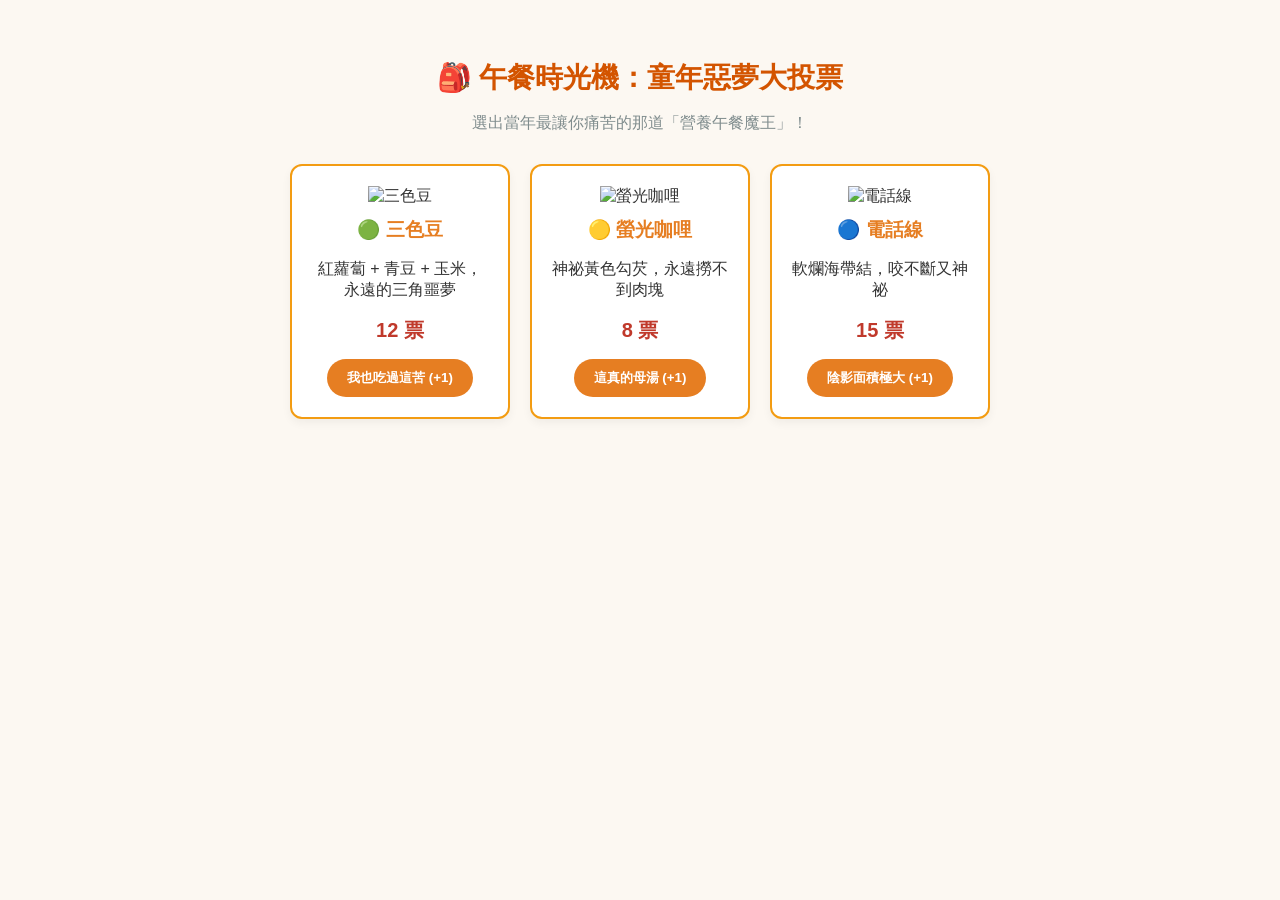
==== index.html @ 7882657a "Add files via upload" ====
<!DOCTYPE html>
<html lang="zh-Hant">
<head>
    <meta charset="UTF-8">
    <meta name="viewport" content="width=device-width, initial-scale=1.0">
    <title>午餐時光機 - 互動展覽</title>
    <link rel="stylesheet" href="style.css">
</head>
<body>

    <div class="container">
        <h1>🎒 午餐時光機：童年惡夢大投票</h1>
        <p class="subtitle">選出當年最讓你痛苦的那道「營養午餐魔王」！</p>

        <div class="vote-container">
            <!-- 選項 1 -->
            <div class="vote-card">
                <!-- 這裡可以放你的圖片，請把 src 換成你的圖片網址或檔案路徑 -->
                <img src="https://images.unsplash.com/photo-1540420773420-3366772f4999?w=300" alt="三色豆">
                <h3>🟢 三色豆</h3>
                <p>紅蘿蔔 + 青豆 + 玉米，永遠的三角噩夢</p>
                <span class="count" id="count1">12 票</span>
                <button class="vote-btn" onclick="vote(1)">我也吃過這苦 (+1)</button>
            </div>

            <!-- 選項 2 -->
            <div class="vote-card">
                <img src="https://images.unsplash.com/photo-1555939594-58d7cb561ad1?w=300" alt="螢光咖哩">
                <h3>🟡 螢光咖哩</h3>
                <p>神祕黃色勾芡，永遠撈不到肉塊</p>
                <span class="count" id="count2">8 票</span>
                <button class="vote-btn" onclick="vote(2)">這真的母湯 (+1)</button>
            </div>

            <!-- 選項 3 -->
            <div class="vote-card">
                <img src="https://images.unsplash.com/photo-1534422298391-e4f8c172dddb?w=300" alt="電話線">
                <h3>🔵 電話線</h3>
                <p>軟爛海帶結，咬不斷又神祕</p>
                <span class="count" id="count3">15 票</span>
                <button class="vote-btn" onclick="vote(3)">陰影面積極大 (+1)</button>
            </div>
        </div>
    </div>

    <script src="script.js"></script>
</body>
</html>
---- style.css ----
body {
    font-family: -apple-system, BlinkMacSystemFont, "Segoe UI", Roboto, sans-serif;
    background-color: #fcf8f2;
    color: #333;
    text-align: center;
    padding: 40px 20px;
    margin: 0;
}

.container {
    max-width: 700px;
    margin: 0 auto;
}

h1 { 
    color: #d35400; 
    font-size: 28px; 
    margin-bottom: 5px;
}

.subtitle { 
    color: #7f8c8d; 
    margin-bottom: 30px; 
}

.vote-container {
    display: grid;
    grid-template-columns: repeat(auto-fit, minmax(200px, 1fr));
    gap: 20px;
}

.vote-card {
    background: white;
    border: 2px solid #f39c12;
    border-radius: 12px;
    padding: 20px;
    box-shadow: 0 4px 10px rgba(0,0,0,0.05);
    transition: transform 0.2s;
}

.vote-card:hover {
    transform: translateY(-5px);
}

.vote-card h3 { 
    margin: 10px 0; 
    color: #e67e22; 
}

.vote-btn {
    background-color: #e67e22;
    color: white;
    border: none;
    padding: 10px 20px;
    border-radius: 20px;
    cursor: pointer;
    font-weight: bold;
    margin-top: 15px;
    transition: background 0.2s;
}

.vote-btn:hover {
    background-color: #d35400;
}

.count {
    font-size: 20px;
    font-weight: bold;
    color: #c0392b;
    margin-top: 10px;
    display: block;
}
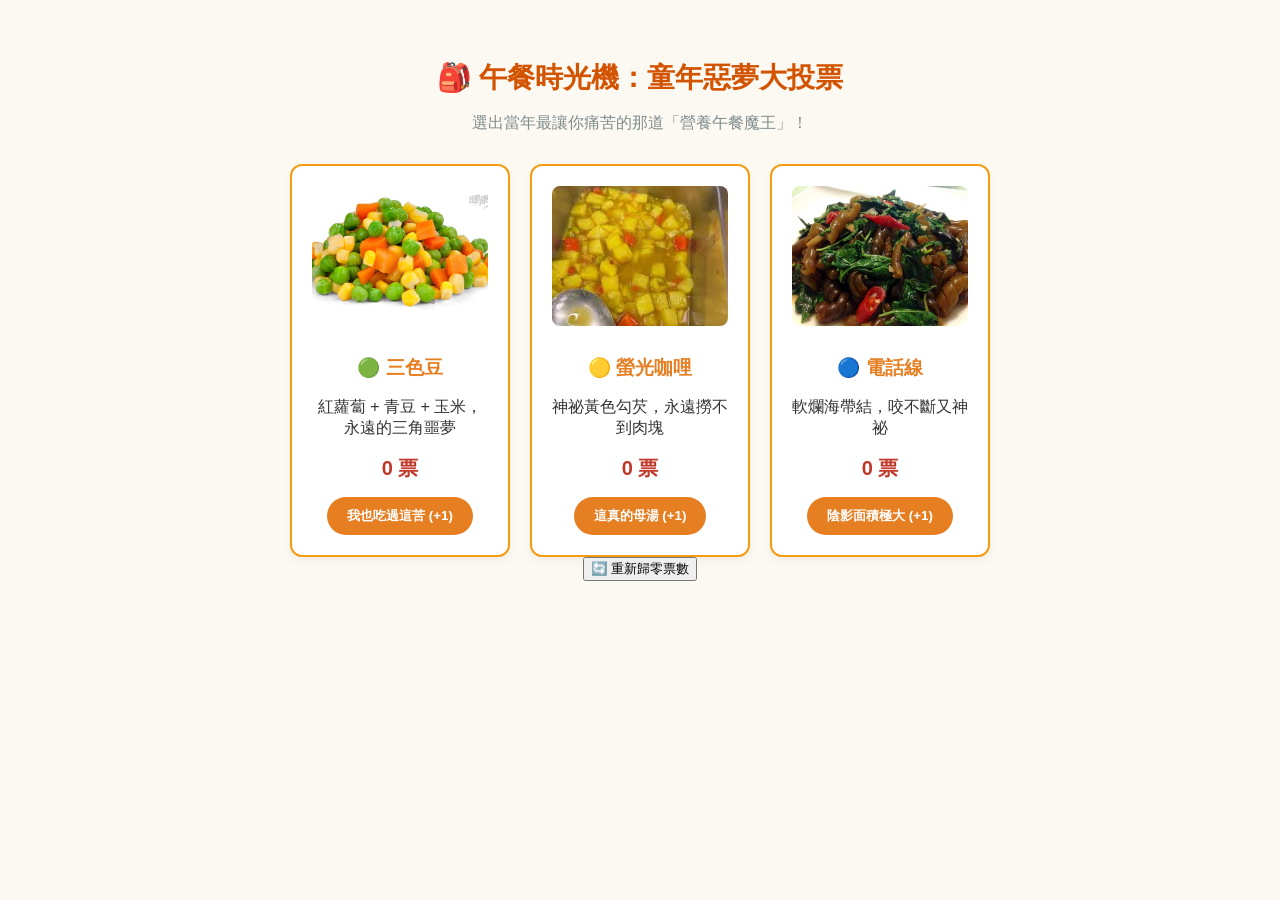
==== commit f073c66c: "Add files via upload" ====
--- a/index.html
+++ b/index.html
@@ -3,7 +3,7 @@
 <head>
     <meta charset="UTF-8">
     <meta name="viewport" content="width=device-width, initial-scale=1.0">
-    <title>午餐時光機 - 互動展覽</title>
+    <title>午餐時光機 - 互動投票牆</title>
     <link rel="stylesheet" href="style.css">
 </head>
 <body>
@@ -13,33 +13,37 @@
         <p class="subtitle">選出當年最讓你痛苦的那道「營養午餐魔王」！</p>
 
         <div class="vote-container">
-            <!-- 選項 1 -->
+            <!-- 選項 1：三色豆（換成你自己的照片） -->
             <div class="vote-card">
-                <!-- 這裡可以放你的圖片，請把 src 換成你的圖片網址或檔案路徑 -->
-                <img src="https://images.unsplash.com/photo-1540420773420-3366772f4999?w=300" alt="三色豆">
+                <img src="images/beans.jpg" alt="三色豆">
                 <h3>🟢 三色豆</h3>
                 <p>紅蘿蔔 + 青豆 + 玉米，永遠的三角噩夢</p>
-                <span class="count" id="count1">12 票</span>
+                <span class="count" id="count1">0 票</span>
                 <button class="vote-btn" onclick="vote(1)">我也吃過這苦 (+1)</button>
             </div>
 
-            <!-- 選項 2 -->
+            <!-- 選項 2：螢光咖哩（換成你自己的照片） -->
             <div class="vote-card">
-                <img src="https://images.unsplash.com/photo-1555939594-58d7cb561ad1?w=300" alt="螢光咖哩">
+                <img src="images/curry.jpg" alt="螢光咖哩">
                 <h3>🟡 螢光咖哩</h3>
                 <p>神祕黃色勾芡，永遠撈不到肉塊</p>
-                <span class="count" id="count2">8 票</span>
+                <span class="count" id="count2">0 票</span>
                 <button class="vote-btn" onclick="vote(2)">這真的母湯 (+1)</button>
             </div>
 
-            <!-- 選項 3 -->
+            <!-- 選項 3：電話線（換成你自己的照片） -->
             <div class="vote-card">
-                <img src="https://images.unsplash.com/photo-1534422298391-e4f8c172dddb?w=300" alt="電話線">
+                <img src="images/kelp.jpg" alt="電話線">
                 <h3>🔵 電話線</h3>
                 <p>軟爛海帶結，咬不斷又神祕</p>
-                <span class="count" id="count3">15 票</span>
+                <span class="count" id="count3">0 票</span>
                 <button class="vote-btn" onclick="vote(3)">陰影面積極大 (+1)</button>
             </div>
+        </div>
+
+        <!-- 歸零按鈕區域 -->
+        <div class="reset-container">
+            <button class="reset-btn" onclick="resetVotes()">🔄 重新歸零票數</button>
         </div>
     </div>
 
--- a/style.css
+++ b/style.css
@@ -36,6 +36,7 @@
     padding: 20px;
     box-shadow: 0 4px 10px rgba(0,0,0,0.05);
     transition: transform 0.2s;
+    
 }
 
 .vote-card:hover {
@@ -69,4 +70,12 @@
     color: #c0392b;
     margin-top: 10px;
     display: block;
+}
+/* 讓卡片裡的圖片自動填滿、乖乖乖乖聽話縮放 */
+.vote-card img {
+    width: 100%;       /* 寬度撐滿卡片 */
+    height: 140px;     /* 固定高度（你可以自己改成 120px 或 160px） */
+    object-fit: cover; /* 自動裁切多餘部分，維持圖片比例不變形 */
+    border-radius: 8px;/* 加上漂亮的圓角 */
+    margin-bottom: 15px;
 }
